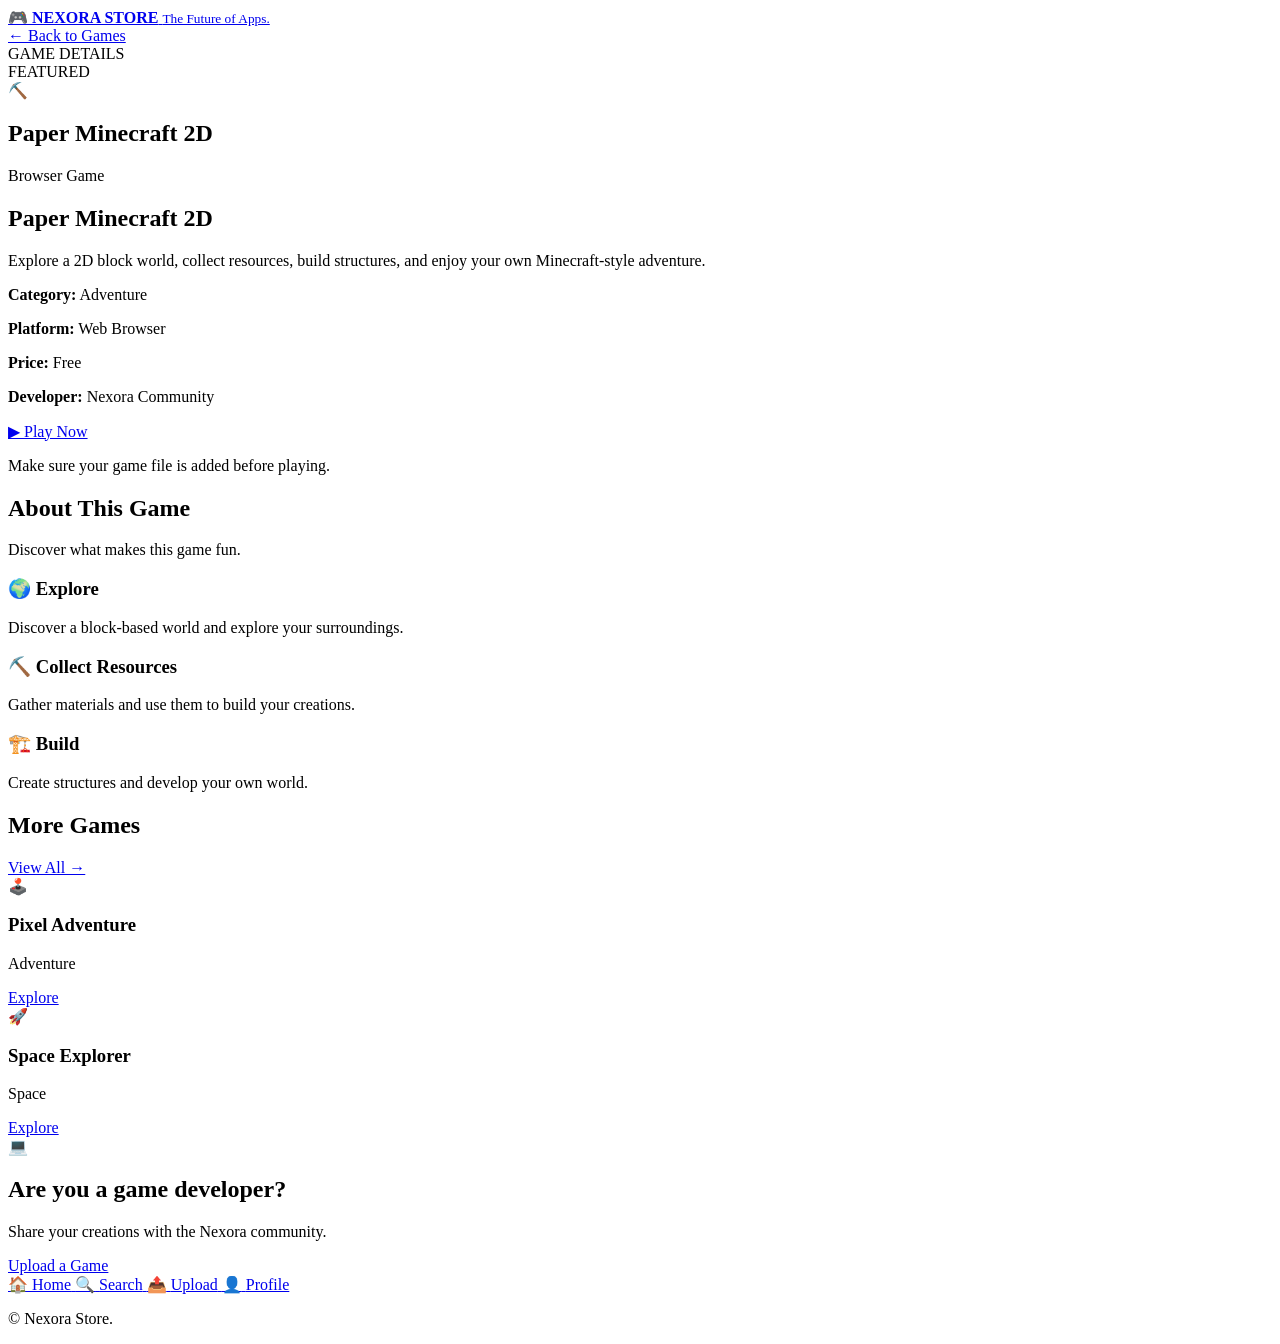
==== games-detail.html @ e46e679b "Add files via upload" ====
<!DOCTYPE html>
<html lang="en">
<head>
    <meta charset="UTF-8">
    <meta name="viewport" content="width=device-width, initial-scale=1.0">

    <title>Game Details | Nexora Store</title>

    <link rel="stylesheet" href="../css/style.css">
    <script src="../js/script.js" defer></script>
</head>

<body>

    <!-- Header -->
    <header class="site-header">
        <div class="header-content container">
            <a href="../index.html" class="logo">
                <span class="logo-icon">🎮</span>
                <span class="logo-text">
                    <strong>NEXORA STORE</strong>
                    <small>The Future of Apps.</small>
                </span>
            </a>
        </div>
    </header>

    <!-- Main Content -->
    <main class="container main-content">

        <a href="games.html" class="text-link">
            ← Back to Games
        </a>

        <section class="section-block">

            <span class="eyebrow">GAME DETAILS</span>

            <div class="featured-game">

                <div class="featured-art">
                    <div class="featured-art-overlay">
                        <span class="game-badge">FEATURED</span>
                        <div class="featured-emoji">⛏️</div>
                        <h2>Paper Minecraft 2D</h2>
                    </div>
                </div>

                <div class="featured-info">
                    <span class="game-platform">Browser Game</span>

                    <h1 id="gameTitle">Paper Minecraft 2D</h1>

                    <p id="gameDescription" class="featured-text">
                        Explore a 2D block world, collect resources,
                        build structures, and enjoy your own Minecraft-style
                        adventure.
                    </p>

                    <div class="game-details-info">
                        <p><strong>Category:</strong> Adventure</p>
                        <p><strong>Platform:</strong> Web Browser</p>
                        <p><strong>Price:</strong> Free</p>
                        <p><strong>Developer:</strong> Nexora Community</p>
                    </div>

                    <!-- Change this link to your actual game file -->
                    <a
                        href="../games/paper-minecraft-2d.html"
                        class="primary-button"
                        id="playGameButton"
                    >
                        ▶ Play Now
                    </a>

                    <p class="section-description">
                        Make sure your game file is added before playing.
                    </p>
                </div>

            </div>
        </section>

        <!-- About the Game -->
        <section class="section-block">
            <div class="section-heading">
                <h2>About This Game</h2>
                <p class="section-description">
                    Discover what makes this game fun.
                </p>
            </div>

            <div class="profile-card">
                <h3>🌍 Explore</h3>
                <p>
                    Discover a block-based world and explore your surroundings.
                </p>

                <h3>⛏️ Collect Resources</h3>
                <p>
                    Gather materials and use them to build your creations.
                </p>

                <h3>🏗️ Build</h3>
                <p>
                    Create structures and develop your own world.
                </p>
            </div>
        </section>

        <!-- More Games -->
        <section class="section-block">
            <div class="section-heading">
                <h2>More Games</h2>
                <a href="games.html" class="text-link">View All →</a>
            </div>

            <div class="games-grid">

                <article class="game-card">
                    <div class="game-image pixel-art">
                        <span>🕹️</span>
                    </div>
                    <div class="game-card-info">
                        <h3>Pixel Adventure</h3>
                        <p>Adventure</p>
                        <a href="games.html" class="small-button">
                            Explore
                        </a>
                    </div>
                </article>

                <article class="game-card">
                    <div class="game-image space-art">
                        <span>🚀</span>
                    </div>
                    <div class="game-card-info">
                        <h3>Space Explorer</h3>
                        <p>Space</p>
                        <a href="games.html" class="small-button">
                            Explore
                        </a>
                    </div>
                </article>

            </div>
        </section>

        <!-- Developer Banner -->
        <section class="developer-banner">
            <div class="developer-icon">💻</div>
            <div class="developer-text">
                <h2>Are you a game developer?</h2>
                <p>Share your creations with the Nexora community.</p>
            </div>
            <a href="upload.html" class="secondary-button">
                Upload a Game
            </a>
        </section>

    </main>

    <!-- Mobile Bottom Navigation -->
    <nav class="bottom-nav">
        <a href="../index.html" class="nav-item">
            <span class="nav-icon">🏠</span>
            <span>Home</span>
        </a>

        <a href="search.html" class="nav-item">
            <span class="nav-icon">🔍</span>
            <span>Search</span>
        </a>

        <a href="upload.html" class="nav-item">
            <span class="nav-icon">📤</span>
            <span>Upload</span>
        </a>

        <a href="profile.html" class="nav-item">
            <span class="nav-icon">👤</span>
            <span>Profile</span>
        </a>
    </nav>

    <!-- Footer -->
    <footer class="site-footer">
        <p>© <span id="currentYear"></span> Nexora Store.</p>
    </footer>

</body>
</html>
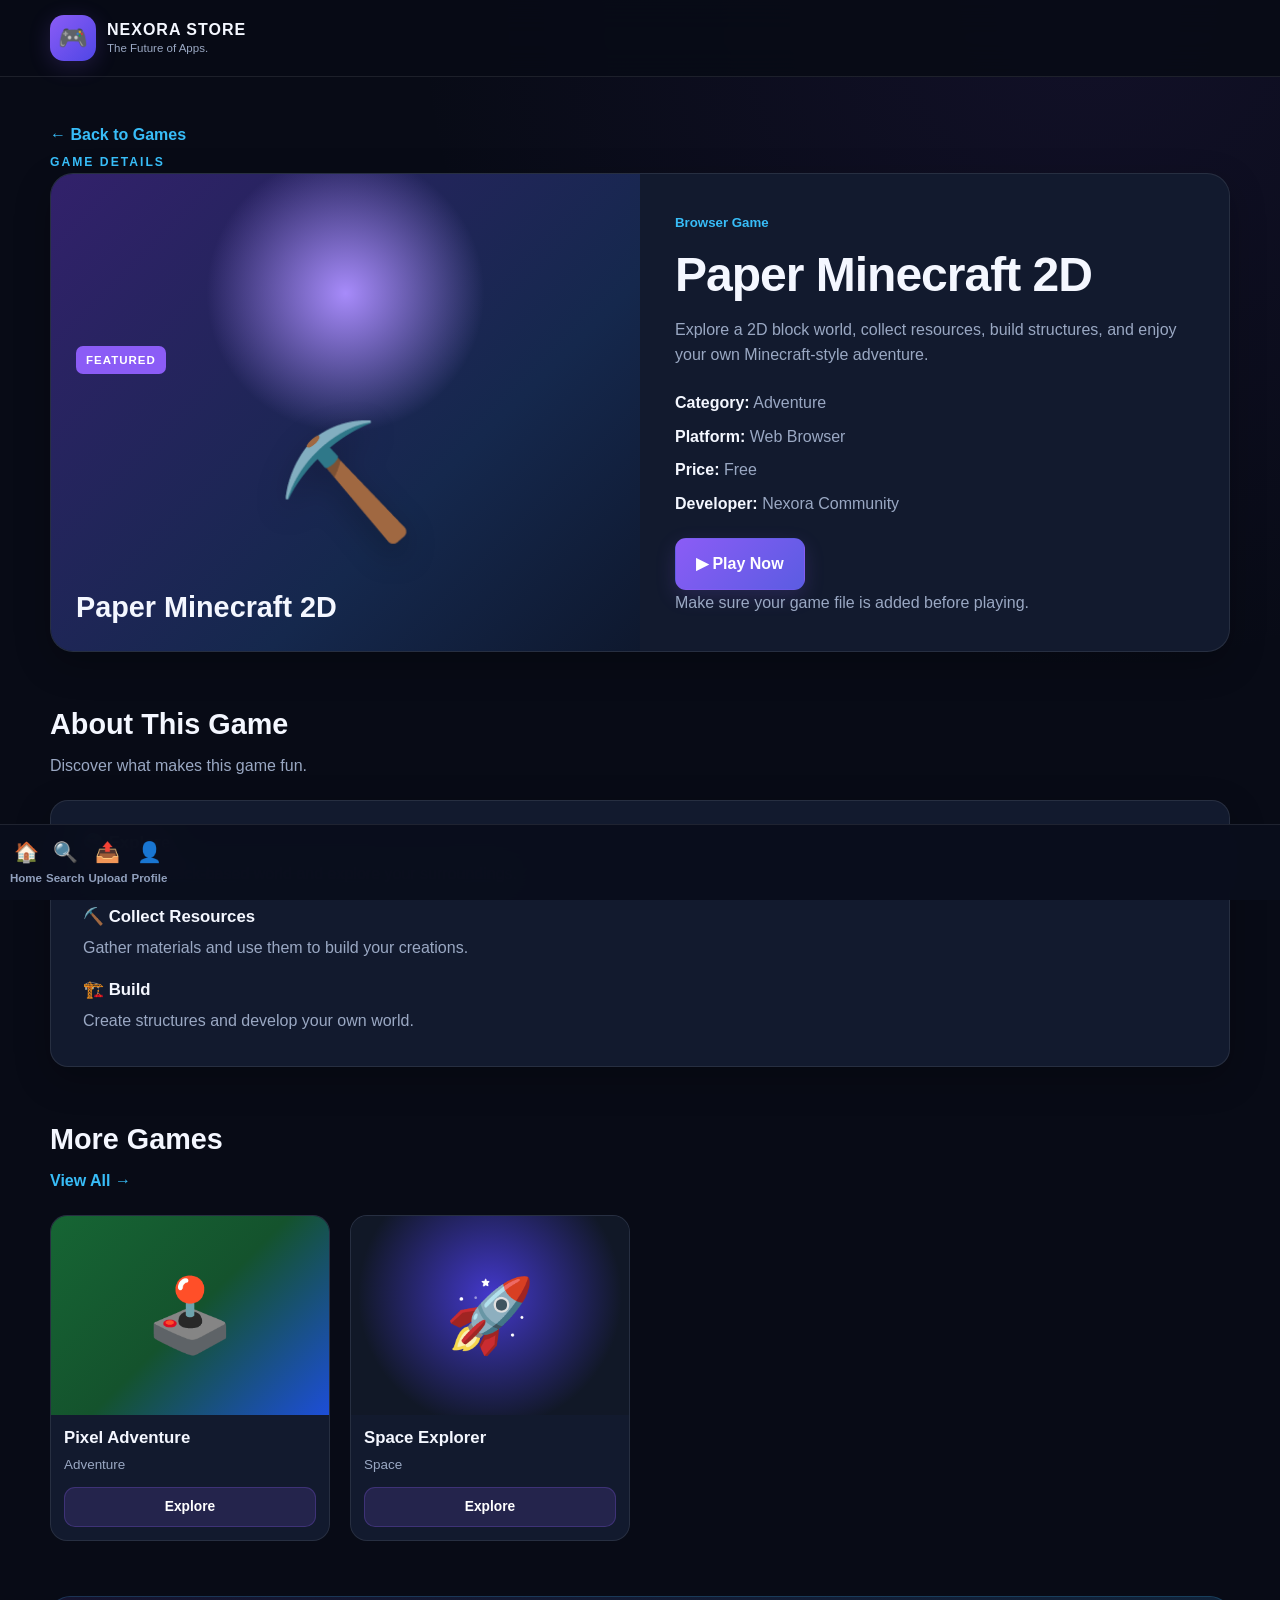
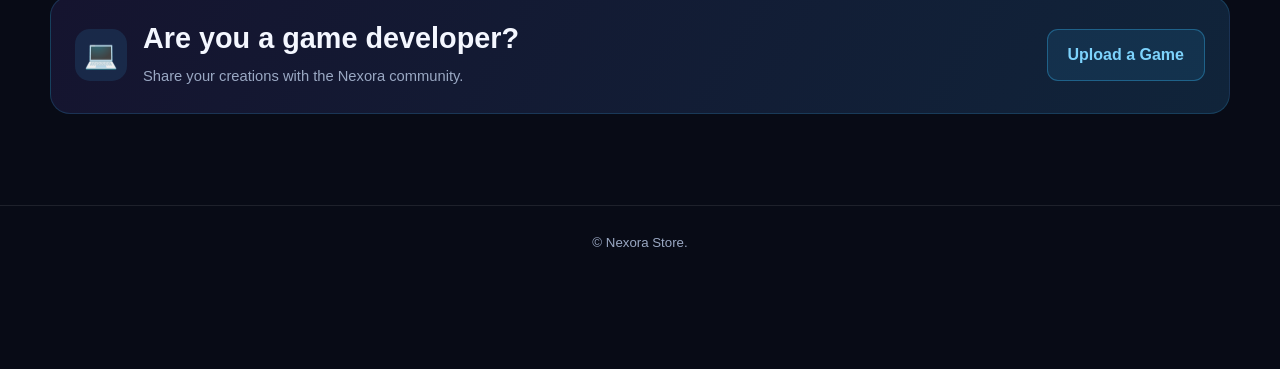
==== commit 5fecd53c: "Update games-detail.html" ====
--- a/games-detail.html
+++ b/games-detail.html
@@ -6,7 +6,7 @@
 
     <title>Game Details | Nexora Store</title>
 
-    <link rel="stylesheet" href="../css/style.css">
+   <link rel="stylesheet" href="./style.css">
     <script src="../js/script.js" defer></script>
 </head>
 
--- a/style.css
+++ b/style.css
@@ -0,0 +1,1158 @@
+/* =========================================
+   NEXORA STORE — THE FUTURE OF APPS
+   Main stylesheet
+========================================= */
+
+/* 1. RESET AND VARIABLES */
+
+:root {
+    --bg: #080b16;
+    --bg-soft: #0d1223;
+    --card: #121a2e;
+    --card-hover: #18223b;
+    --purple: #8b5cf6;
+    --blue: #38bdf8;
+    --text: #f4f7ff;
+    --muted: #9aa8c3;
+    --border: rgba(255, 255, 255, 0.09);
+    --success: #4ade80;
+    --danger: #fb7185;
+    --radius: 18px;
+    --shadow: 0 12px 35px rgba(0, 0, 0, 0.25);
+}
+
+* {
+    box-sizing: border-box;
+    margin: 0;
+    padding: 0;
+}
+
+html {
+    scroll-behavior: smooth;
+    scroll-padding-top: 90px;
+}
+
+body {
+    min-height: 100vh;
+    background:
+        radial-gradient(
+            circle at 85% 0%,
+            rgba(89, 55, 170, 0.12),
+            transparent 30%
+        ),
+        var(--bg);
+    color: var(--text);
+    font-family: Arial, Helvetica, sans-serif;
+    line-height: 1.6;
+    padding-bottom: 90px;
+}
+
+a {
+    color: inherit;
+    text-decoration: none;
+}
+
+button,
+input,
+textarea,
+select {
+    font: inherit;
+}
+
+button,
+a {
+    -webkit-tap-highlight-color: transparent;
+}
+
+button {
+    cursor: pointer;
+}
+
+img {
+    display: block;
+    max-width: 100%;
+}
+
+h1,
+h2,
+h3 {
+    line-height: 1.25;
+    overflow-wrap: anywhere;
+}
+
+h1 {
+    font-size: clamp(1.9rem, 5vw, 3rem);
+    letter-spacing: -1px;
+}
+
+h2 {
+    font-size: clamp(1.35rem, 3vw, 1.8rem);
+}
+
+h3 {
+    font-size: 1.05rem;
+}
+
+p {
+    color: var(--muted);
+}
+
+.container {
+    width: min(1180px, calc(100% - 36px));
+    margin-inline: auto;
+}
+
+.main-content {
+    padding-top: 34px;
+    padding-bottom: 36px;
+}
+
+.section-block {
+    margin-bottom: 46px;
+}
+
+.section-heading {
+    margin-bottom: 22px;
+}
+
+.section-heading h1,
+.section-heading h2 {
+    margin: 7px 0 10px;
+}
+
+.section-description {
+    color: var(--muted);
+    max-width: 680px;
+}
+
+.eyebrow {
+    display: inline-block;
+    color: var(--blue);
+    font-size: 0.76rem;
+    font-weight: 800;
+    letter-spacing: 2px;
+    text-transform: uppercase;
+}
+
+
+/* 2. HEADER AND LOGO */
+
+.site-header {
+    position: sticky;
+    top: 0;
+    z-index: 100;
+    background: rgba(8, 11, 22, 0.92);
+    border-bottom: 1px solid var(--border);
+    backdrop-filter: blur(16px);
+}
+
+.header-content {
+    min-height: 76px;
+    display: flex;
+    align-items: center;
+    justify-content: space-between;
+    gap: 18px;
+}
+
+.logo {
+    display: inline-flex;
+    align-items: center;
+    gap: 11px;
+    flex-shrink: 0;
+}
+
+.logo-icon {
+    width: 46px;
+    height: 46px;
+    display: grid;
+    place-items: center;
+    border-radius: 14px;
+    background: linear-gradient(135deg, var(--purple), #4f46e5);
+    font-size: 1.5rem;
+    box-shadow: 0 5px 22px rgba(139, 92, 246, 0.2);
+}
+
+.logo-text {
+    display: flex;
+    flex-direction: column;
+    line-height: 1.3;
+}
+
+.logo-text strong {
+    font-size: 1rem;
+    letter-spacing: 1px;
+}
+
+.logo-text small {
+    color: var(--muted);
+    font-size: 0.72rem;
+}
+
+
+/* 3. SEARCH BAR */
+
+.search-section {
+    margin-bottom: 32px;
+}
+
+.search-bar {
+    width: 100%;
+    display: flex;
+    align-items: center;
+    gap: 10px;
+    padding: 7px;
+    background: var(--card);
+    border: 1px solid var(--border);
+    border-radius: 15px;
+}
+
+.search-icon {
+    padding-left: 9px;
+    font-size: 1.2rem;
+}
+
+.search-bar input {
+    flex: 1;
+    min-width: 0;
+    padding: 12px 5px;
+    color: var(--text);
+    background: transparent;
+    border: none;
+    outline: none;
+}
+
+.search-bar input::placeholder {
+    color: #7886a3;
+}
+
+.search-bar input:focus-visible {
+    outline: 2px solid var(--blue);
+    outline-offset: 2px;
+    border-radius: 5px;
+}
+
+.search-button {
+    padding: 11px 19px;
+    color: white;
+    background: linear-gradient(135deg, var(--purple), #5b5ce2);
+    border: none;
+    border-radius: 10px;
+    font-weight: 700;
+}
+
+
+/* 4. WELCOME SECTION */
+
+.welcome-section {
+    position: relative;
+    overflow: hidden;
+    padding: clamp(25px, 5vw, 48px);
+    margin-bottom: 40px;
+    border: 1px solid rgba(139, 92, 246, 0.25);
+    border-radius: 25px;
+    background:
+        radial-gradient(
+            circle at 90% 20%,
+            rgba(56, 189, 248, 0.17),
+            transparent 32%
+        ),
+        linear-gradient(135deg, #171531, #101a32 65%, #11172b);
+}
+
+.welcome-section h1 {
+    max-width: 720px;
+    margin: 10px 0 15px;
+}
+
+.welcome-section p {
+    max-width: 620px;
+}
+
+
+/* 5. SECTION HEADINGS */
+
+.section-title-row,
+.section-heading-row {
+    display: flex;
+    align-items: center;
+    justify-content: space-between;
+    gap: 16px;
+    margin-bottom: 18px;
+}
+
+.section-title-row h2,
+.section-heading-row h2 {
+    margin: 0;
+}
+
+.text-link {
+    display: inline-block;
+    color: var(--blue);
+    font-weight: 700;
+}
+
+.text-link:hover {
+    color: #a78bfa;
+    text-decoration: underline;
+}
+
+
+/* 6. CATEGORY CARDS */
+
+.category-grid {
+    display: grid;
+    grid-template-columns: repeat(2, minmax(0, 1fr));
+    gap: 13px;
+}
+
+.category-card {
+    min-width: 0;
+    min-height: 115px;
+    display: flex;
+    align-items: center;
+    gap: 12px;
+    padding: 16px;
+    background: var(--card);
+    border: 1px solid var(--border);
+    border-radius: var(--radius);
+    transition: transform 0.2s, border-color 0.2s;
+}
+
+.category-card:hover {
+    transform: translateY(-4px);
+    border-color: var(--purple);
+}
+
+.category-icon {
+    width: 46px;
+    height: 46px;
+    flex-shrink: 0;
+    display: grid;
+    place-items: center;
+    border-radius: 13px;
+    background: rgba(139, 92, 246, 0.15);
+    font-size: 1.55rem;
+}
+
+.category-info {
+    flex: 1;
+    min-width: 0;
+}
+
+.category-info h3 {
+    margin-bottom: 4px;
+}
+
+.category-info p {
+    font-size: 0.82rem;
+}
+
+.category-arrow {
+    color: var(--blue);
+    font-size: 1.25rem;
+}
+
+
+/* 7. FEATURED GAME */
+
+.featured-game {
+    display: grid;
+    grid-template-columns: 1fr;
+    overflow: hidden;
+    background: var(--card);
+    border: 1px solid var(--border);
+    border-radius: 23px;
+    box-shadow: var(--shadow);
+}
+
+.featured-art {
+    min-height: 230px;
+    display: flex;
+    align-items: flex-end;
+    padding: 25px;
+    background:
+        radial-gradient(circle at 50% 25%, #a78bfa, transparent 30%),
+        linear-gradient(135deg, #32216b, #15284d 65%, #0e182e);
+}
+
+.featured-art-overlay {
+    width: 100%;
+}
+
+.featured-art h2 {
+    margin-top: 12px;
+}
+
+.featured-emoji {
+    margin: 18px 0;
+    font-size: clamp(4rem, 13vw, 7rem);
+    text-align: center;
+    filter: drop-shadow(0 12px 15px rgba(0, 0, 0, 0.25));
+}
+
+.game-badge {
+    display: inline-block;
+    padding: 5px 10px;
+    color: white;
+    background: var(--purple);
+    border-radius: 7px;
+    font-size: 0.72rem;
+    font-weight: 800;
+    letter-spacing: 1px;
+}
+
+.featured-info {
+    min-width: 0;
+    padding: clamp(22px, 4vw, 35px);
+}
+
+.featured-info h1,
+.featured-info h2 {
+    margin: 10px 0;
+}
+
+.featured-text {
+    margin: 12px 0 20px;
+}
+
+.game-platform {
+    display: inline-block;
+    color: var(--blue);
+    font-size: 0.83rem;
+    font-weight: 700;
+}
+
+.game-details-info {
+    display: grid;
+    gap: 8px;
+    margin: 22px 0;
+}
+
+.game-details-info p {
+    overflow-wrap: anywhere;
+}
+
+.game-details-info strong {
+    color: var(--text);
+}
+
+
+/* 8. BUTTONS */
+
+.primary-button,
+.secondary-button,
+.small-button {
+    display: inline-flex;
+    align-items: center;
+    justify-content: center;
+    gap: 8px;
+    padding: 12px 20px;
+    border: 1px solid transparent;
+    border-radius: 11px;
+    color: white;
+    font-weight: 800;
+    text-align: center;
+    transition: transform 0.2s, filter 0.2s;
+}
+
+.primary-button {
+    background: linear-gradient(135deg, var(--purple), #5b5ce2);
+    box-shadow: 0 7px 20px rgba(139, 92, 246, 0.18);
+}
+
+.secondary-button {
+    background: rgba(56, 189, 248, 0.1);
+    border-color: rgba(56, 189, 248, 0.35);
+    color: #7dd3fc;
+}
+
+.small-button {
+    padding: 8px 13px;
+    background: rgba(139, 92, 246, 0.15);
+    border-color: rgba(139, 92, 246, 0.25);
+    font-size: 0.86rem;
+}
+
+.primary-button:hover,
+.secondary-button:hover,
+.small-button:hover {
+    transform: translateY(-2px);
+    filter: brightness(1.12);
+}
+
+button:disabled {
+    opacity: 0.55;
+    cursor: not-allowed;
+}
+
+
+/* 9. GAMES GRID AND GAME CARDS */
+
+.games-grid {
+    display: grid;
+    grid-template-columns: repeat(2, minmax(0, 1fr));
+    gap: 14px;
+}
+
+.game-card {
+    min-width: 0;
+    overflow: hidden;
+    background: var(--card);
+    border: 1px solid var(--border);
+    border-radius: 17px;
+    transition: transform 0.2s, border-color 0.2s;
+}
+
+.game-card:hover {
+    transform: translateY(-4px);
+    border-color: rgba(139, 92, 246, 0.65);
+}
+
+.game-image {
+    min-height: 125px;
+    aspect-ratio: 1.4 / 1;
+    display: grid;
+    place-items: center;
+    overflow: hidden;
+    font-size: clamp(2.8rem, 8vw, 4.5rem);
+}
+
+.pixel-art {
+    background: linear-gradient(135deg, #166534, #14532d 50%, #1d4ed8);
+}
+
+.block-art {
+    background: linear-gradient(135deg, #854d0e, #166534 55%, #422006);
+}
+
+.space-art {
+    background: radial-gradient(circle at 50% 40%, #4338ca, #111827 72%);
+}
+
+.racing-art {
+    background: linear-gradient(135deg, #9f1239, #4c1d95);
+}
+
+.puzzle-art {
+    background: linear-gradient(135deg, #0e7490, #4338ca);
+}
+
+.image-label {
+    display: inline-block;
+    padding: 4px 8px;
+    margin-top: 8px;
+    color: var(--text);
+    background: rgba(0, 0, 0, 0.45);
+    border-radius: 6px;
+    font-size: 0.72rem;
+}
+
+.game-card-info {
+    padding: 13px;
+}
+
+.game-card-info h3 {
+    margin-bottom: 5px;
+}
+
+.game-card-info p {
+    margin-bottom: 12px;
+    font-size: 0.84rem;
+}
+
+.game-card-info .small-button {
+    width: 100%;
+}
+
+.game-item[hidden],
+.game-card[hidden] {
+    display: none !important;
+}
+
+
+/* 10. FILTER BUTTONS */
+
+.filter-buttons {
+    display: flex;
+    gap: 9px;
+    overflow-x: auto;
+    padding: 3px 1px 12px;
+    margin-bottom: 15px;
+    scrollbar-width: thin;
+}
+
+.filter-button {
+    flex-shrink: 0;
+    padding: 9px 15px;
+    color: var(--muted);
+    background: var(--card);
+    border: 1px solid var(--border);
+    border-radius: 999px;
+    font-size: 0.88rem;
+    font-weight: 700;
+}
+
+.filter-button:hover,
+.filter-button[aria-pressed="true"] {
+    color: white;
+    background: rgba(139, 92, 246, 0.22);
+    border-color: var(--purple);
+}
+
+
+/* 11. EMPTY STATES */
+
+.empty-message {
+    padding: 28px 18px;
+    margin: 20px 0;
+    color: var(--muted);
+    text-align: center;
+    background: var(--card);
+    border: 1px dashed var(--border);
+    border-radius: 15px;
+}
+
+.empty-message[hidden] {
+    display: none !important;
+}
+
+
+/* 12. DEVELOPER BANNER */
+
+.developer-banner {
+    display: flex;
+    flex-direction: column;
+    align-items: flex-start;
+    gap: 16px;
+    padding: 24px;
+    margin: 35px 0;
+    background: linear-gradient(120deg, #15142f, #10243a);
+    border: 1px solid rgba(56, 189, 248, 0.18);
+    border-radius: 20px;
+}
+
+.developer-icon {
+    width: 52px;
+    height: 52px;
+    display: grid;
+    place-items: center;
+    background: rgba(56, 189, 248, 0.12);
+    border-radius: 15px;
+    font-size: 1.7rem;
+}
+
+.developer-text h2 {
+    margin-bottom: 8px;
+}
+
+.developer-text p {
+    font-size: 0.92rem;
+}
+
+
+/* 13. PROFILE AND ACCOUNT CARDS */
+
+.profile-card {
+    padding: clamp(20px, 4vw, 32px);
+    background: var(--card);
+    border: 1px solid var(--border);
+    border-radius: var(--radius);
+    box-shadow: var(--shadow);
+}
+
+.profile-card > h3 {
+    margin: 20px 0 7px;
+}
+
+.profile-card > h3:first-child {
+    margin-top: 0;
+}
+
+.profile-avatar {
+    width: 82px;
+    height: 82px;
+    display: grid;
+    place-items: center;
+    margin: 0 auto 20px;
+    background: linear-gradient(135deg, #30205d, #17365a);
+    border: 1px solid rgba(139, 92, 246, 0.35);
+    border-radius: 50%;
+    font-size: 2.3rem;
+}
+
+.profile-info {
+    text-align: center;
+}
+
+.profile-info h1,
+.profile-info h2 {
+    margin-bottom: 7px;
+}
+
+.profile-status {
+    display: inline-block;
+    padding: 5px 10px;
+    margin-top: 12px;
+    color: var(--success);
+    background: rgba(74, 222, 128, 0.1);
+    border-radius: 999px;
+    font-size: 0.8rem;
+}
+
+.profile-badge {
+    display: inline-block;
+    padding: 5px 9px;
+    color: #c4b5fd;
+    background: rgba(139, 92, 246, 0.15);
+    border-radius: 7px;
+    font-size: 0.8rem;
+}
+
+.account-actions {
+    display: grid;
+    gap: 12px;
+    margin-top: 24px;
+}
+
+.account-action {
+    display: flex;
+    align-items: center;
+    gap: 13px;
+    padding: 15px;
+    background: var(--bg-soft);
+    border: 1px solid var(--border);
+    border-radius: 13px;
+}
+
+.account-action:hover {
+    border-color: var(--purple);
+}
+
+.action-icon {
+    font-size: 1.5rem;
+}
+
+.action-text {
+    flex: 1;
+    min-width: 0;
+}
+
+.action-text p {
+    font-size: 0.85rem;
+}
+
+.action-arrow {
+    color: var(--blue);
+}
+
+.stats-grid {
+    display: grid;
+    grid-template-columns: repeat(3, minmax(0, 1fr));
+    gap: 10px;
+    margin: 22px 0;
+}
+
+.stat-card {
+    min-width: 0;
+    padding: 14px 8px;
+    background: var(--bg-soft);
+    border: 1px solid var(--border);
+    border-radius: 13px;
+    text-align: center;
+}
+
+.stat-icon {
+    display: block;
+    margin-bottom: 5px;
+    font-size: 1.3rem;
+}
+
+.stat-card strong {
+    display: block;
+    font-size: 1.2rem;
+}
+
+.stat-card p {
+    font-size: 0.75rem;
+}
+
+.account-action-button {
+    padding: 11px 15px;
+    color: var(--text);
+    background: var(--bg-soft);
+    border: 1px solid var(--border);
+    border-radius: 10px;
+}
+
+
+/* 14. FORMS: LOGIN, SIGNUP, UPLOAD */
+
+.login-card,
+.signup-card,
+.upload-card {
+    width: 100%;
+    max-width: 650px;
+    margin-inline: auto;
+}
+
+#loginForm,
+#signupForm,
+#uploadForm {
+    display: grid;
+    gap: 18px;
+}
+
+.form-group {
+    display: grid;
+    gap: 7px;
+}
+
+.form-group label,
+label {
+    color: var(--text);
+    font-size: 0.93rem;
+    font-weight: 700;
+}
+
+.form-group input,
+.form-group textarea,
+.form-group select {
+    width: 100%;
+    min-width: 0;
+    padding: 13px 14px;
+    color: var(--text);
+    background: var(--bg-soft);
+    border: 1px solid var(--border);
+    border-radius: 11px;
+    outline: none;
+}
+
+.form-group input::placeholder,
+.form-group textarea::placeholder {
+    color: #77849f;
+}
+
+.form-group input:focus,
+.form-group textarea:focus,
+.form-group select:focus {
+    border-color: var(--purple);
+    box-shadow: 0 0 0 3px rgba(139, 92, 246, 0.13);
+}
+
+.form-group textarea {
+    resize: vertical;
+    min-height: 120px;
+}
+
+.form-group select {
+    color-scheme: dark;
+}
+
+.form-group input[type="file"] {
+    padding: 11px;
+    font-size: 0.85rem;
+}
+
+.form-group input[type="file"]::file-selector-button {
+    padding: 8px 11px;
+    margin-right: 10px;
+    color: white;
+    background: #30205d;
+    border: none;
+    border-radius: 7px;
+    cursor: pointer;
+}
+
+.form-group small {
+    color: var(--muted);
+    font-size: 0.8rem;
+}
+
+.terms-label {
+    display: flex;
+    align-items: flex-start;
+    gap: 10px;
+    color: var(--muted);
+    font-size: 0.87rem;
+    font-weight: 400;
+}
+
+.terms-label input {
+    width: 17px;
+    height: 17px;
+    flex-shrink: 0;
+    margin-top: 4px;
+    accent-color: var(--purple);
+}
+
+#loginForm .primary-button,
+#signupForm .primary-button,
+#uploadForm .primary-button {
+    width: 100%;
+}
+
+.login-links {
+    display: grid;
+    gap: 12px;
+    margin-top: 24px;
+    text-align: center;
+}
+
+.login-links p {
+    font-size: 0.9rem;
+}
+
+.form-message {
+    min-height: 1.3em;
+    margin-top: 4px;
+    font-size: 0.9rem;
+    overflow-wrap: anywhere;
+}
+
+.form-message:empty {
+    display: none;
+}
+
+.form-message.success {
+    color: var(--success);
+}
+
+.form-message.error {
+    color: var(--danger);
+}
+
+
+/* 15. FOOTER */
+
+.site-footer {
+    padding: 26px 18px;
+    margin-top: 20px;
+    border-top: 1px solid var(--border);
+    text-align: center;
+}
+
+.site-footer p {
+    font-size: 0.83rem;
+}
+
+
+/* 16. FIXED MOBILE NAVIGATION */
+
+.bottom-nav {
+    position: fixed;
+    right: 0;
+    bottom: 0;
+    left: 0;
+    z-index: 1000;
+    display: grid;
+    grid-template-columns: repeat(4, minmax(0, 1fr));
+    padding: 9px 8px calc(9px + env(safe-area-inset-bottom));
+    background: rgba(10, 14, 28, 0.97);
+    border-top: 1px solid var(--border);
+    backdrop-filter: blur(18px);
+}
+
+.nav-item {
+    min-width: 0;
+    display: flex;
+    flex-direction: column;
+    align-items: center;
+    justify-content: center;
+    gap: 3px;
+    padding: 4px 2px;
+    color: #91a0bd;
+    font-size: 0.72rem;
+    font-weight: 700;
+}
+
+.nav-icon {
+    font-size: 1.25rem;
+    line-height: 1.4;
+}
+
+.nav-item:hover,
+.nav-item.active,
+.nav-item[aria-current="page"] {
+    color: #b9a2ff;
+}
+
+
+/* 17. ACCESSIBILITY */
+
+:focus-visible {
+    outline: 2px solid var(--blue);
+    outline-offset: 3px;
+}
+
+::selection {
+    color: white;
+    background: #6541c8;
+}
+
+
+/* 18. TABLET */
+
+@media (min-width: 600px) {
+    .category-grid {
+        grid-template-columns: repeat(2, minmax(0, 1fr));
+        gap: 16px;
+    }
+
+    .games-grid {
+        grid-template-columns: repeat(3, minmax(0, 1fr));
+        gap: 18px;
+    }
+
+    .featured-game {
+        grid-template-columns: 1fr 1fr;
+    }
+
+    .featured-art {
+        min-height: 360px;
+    }
+
+    .developer-banner {
+        flex-direction: row;
+        align-items: center;
+    }
+
+    .developer-text {
+        flex: 1;
+    }
+
+    .account-actions {
+        grid-template-columns: repeat(2, minmax(0, 1fr));
+    }
+}
+
+
+/* 19. DESKTOP */
+
+@media (min-width: 900px) {
+    body {
+        padding-bottom: 0;
+    }
+
+    .main-content {
+        padding-top: 45px;
+    }
+
+    .category-grid {
+        grid-template-columns: repeat(4, minmax(0, 1fr));
+    }
+
+    .games-grid {
+        grid-template-columns: repeat(4, minmax(0, 1fr));
+        gap: 20px;
+    }
+
+    .game-image {
+        min-height: 170px;
+    }
+
+    .bottom-nav {
+        display: none;
+    }
+
+    .section-block {
+        margin-bottom: 55px;
+    }
+
+    .welcome-section {
+        padding: 50px;
+    }
+}
+
+
+/* 20. SMALL PHONES */
+
+@media (max-width: 380px) {
+    .container {
+        width: calc(100% - 24px);
+    }
+
+    .logo-icon {
+        width: 40px;
+        height: 40px;
+    }
+
+    .logo-text strong {
+        font-size: 0.88rem;
+    }
+
+    .logo-text small {
+        font-size: 0.67rem;
+    }
+
+    .category-card {
+        flex-direction: column;
+        align-items: flex-start;
+        padding: 12px;
+    }
+
+    .category-arrow {
+        display: none;
+    }
+
+    .games-grid {
+        gap: 9px;
+    }
+
+    .game-card-info {
+        padding: 10px;
+    }
+
+    .game-card-info h3 {
+        font-size: 0.92rem;
+    }
+
+    .game-card-info p {
+        font-size: 0.77rem;
+    }
+
+    .small-button {
+        padding: 8px 5px;
+        font-size: 0.78rem;
+    }
+
+    .stats-grid {
+        gap: 6px;
+    }
+}
+
+
+/* 21. REDUCED MOTION */
+
+@media (prefers-reduced-motion: reduce) {
+    *,
+    *::before,
+    *::after {
+        scroll-behavior: auto !important;
+        transition-duration: 0.01ms !important;
+        animation-duration: 0.01ms !important;
+    }
+}
+/* Nexora Store: force desktop navigation to show */
+@media screen and (min-width: 768px) {
+nav.bottom-nav {
+display: flex !important;
+visibility: visible !important;
+opacity: 1 !important;
+position: fixed !important;
+bottom: 0 !important;
+left: 0 !important;
+right: 0 !important;
+width: 100% !important;
+z-index: 99999 !important;
+}
+
+nav.bottom-nav .nav-item {
+display: flex !important;
+visibility: visible !important;
+opacity: 1 !important;
+}
+
+body {
+padding-bottom: 90px !important;
+}
+}
